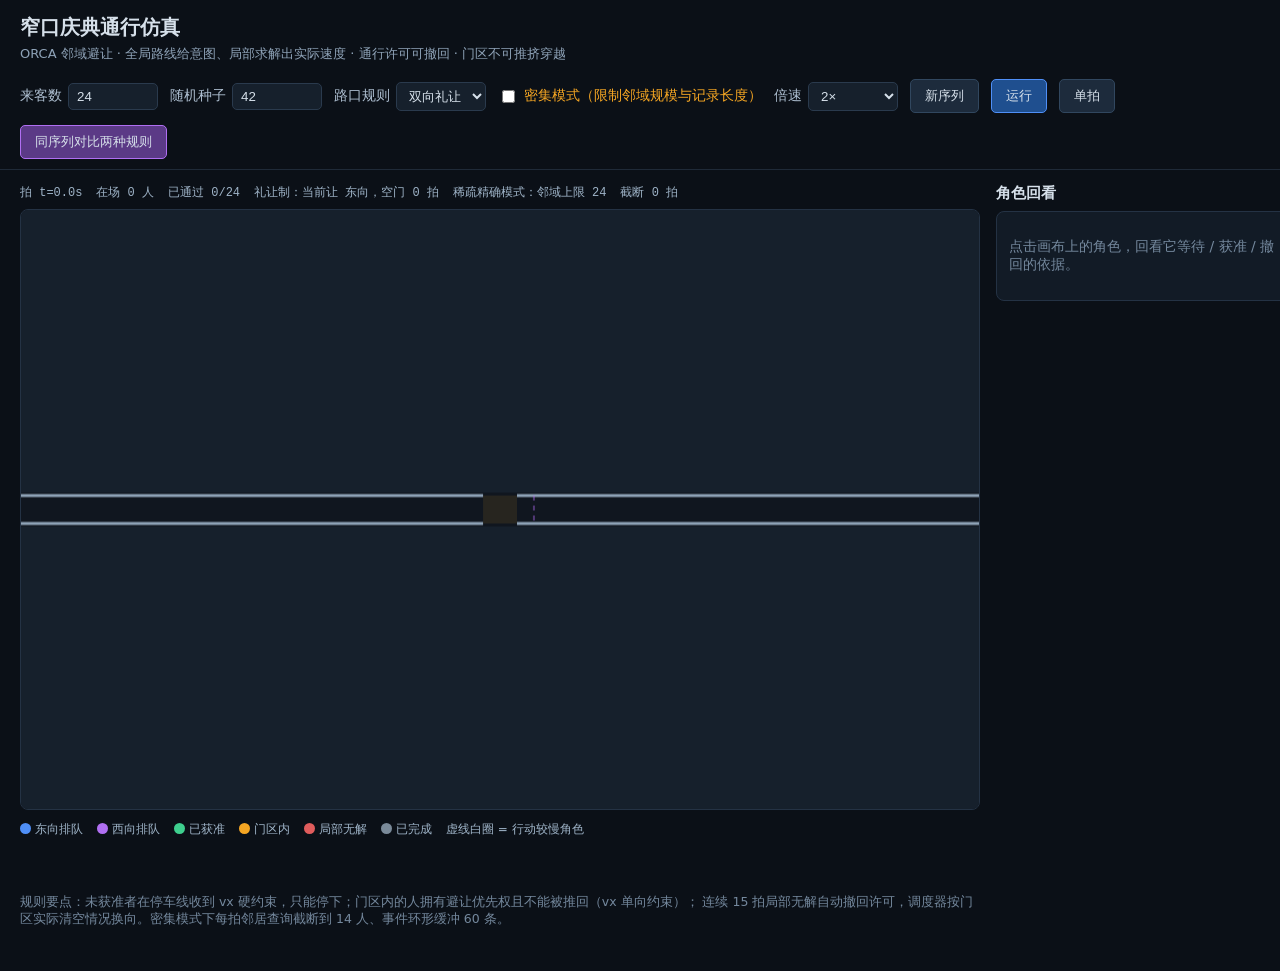
==== index.html @ d2f85177 "0cb91dbd-a1ab-4935-b0f7-a4abee6aa508" ====
<!DOCTYPE html>
<html lang="zh-CN">
<head>
  <meta charset="UTF-8" />
  <meta name="viewport" content="width=device-width, initial-scale=1.0" />
  <title>窄口庆典通行仿真 — 双向礼让 / 分批放行</title>
  <link rel="stylesheet" href="styles.css" />
</head>
<body>
  <header>
    <h1>窄口庆典通行仿真</h1>
    <p class="sub">ORCA 邻域避让 · 全局路线给意图、局部求解出实际速度 · 通行许可可撤回 · 门区不可推挤穿越</p>
  </header>

  <div class="toolbar">
    <label>来客数
      <input id="count" type="number" min="4" max="120" value="24" />
    </label>
    <label>随机种子
      <input id="seed" type="number" value="42" />
    </label>
    <label>路口规则
      <select id="policy">
        <option value="courtesy">双向礼让</option>
        <option value="batch">分批放行</option>
      </select>
    </label>
    <label class="check"><input id="dense" type="checkbox" /> 密集模式（限制邻域规模与记录长度）</label>
    <label>倍速
      <select id="speed">
        <option value="1">1×</option>
        <option value="2" selected>2×</option>
        <option value="4">4×</option>
        <option value="8">8×</option>
      </select>
    </label>
    <button id="newBtn">新序列</button>
    <button id="runBtn" class="primary">运行</button>
    <button id="stepBtn">单拍</button>
    <button id="compareBtn" class="accent">同序列对比两种规则</button>
  </div>

  <main>
    <section class="stage-wrap">
      <div id="hud" class="hud"></div>
      <canvas id="stage"></canvas>
      <div class="legend">
        <span><i style="background:#4f8ff7"></i>东向排队</span>
        <span><i style="background:#b06ff2"></i>西向排队</span>
        <span><i style="background:#3ecf8e"></i>已获准</span>
        <span><i style="background:#f5a623"></i>门区内</span>
        <span><i style="background:#e05c5c"></i>局部无解</span>
        <span><i style="background:#7a8a99"></i>已完成</span>
        <span>虚线白圈 = 行动较慢角色</span>
      </div>
    </section>

    <aside class="side">
      <h3>角色回看</h3>
      <div id="inspector" class="inspector"></div>
    </aside>
  </main>

  <section id="comparePanel" class="compare"></section>

  <footer class="notes">
    <p>规则要点：未获准者在停车线收到 vx 硬约束，只能停下；门区内的人拥有避让优先权且不能被推回（vx 单向约束）；
    连续 15 拍局部无解自动撤回许可，调度器按门区实际清空情况换向。密集模式下每拍邻居查询截断到 14 人、事件环形缓冲 60 条。</p>
  </footer>

  <script type="module" src="src/main.js"></script>
</body>
</html>
---- styles.css ----
* { box-sizing: border-box; }
body {
  margin: 0;
  background: #0b1017;
  color: #d6e0ea;
  font-family: "PingFang SC", "Microsoft YaHei", system-ui, sans-serif;
  font-size: 14px;
}
header { padding: 14px 20px 6px; }
h1 { margin: 0; font-size: 20px; }
.sub { margin: 4px 0 0; color: #8fa3b8; font-size: 13px; }

.toolbar {
  display: flex; flex-wrap: wrap; gap: 12px; align-items: center;
  padding: 10px 20px; border-bottom: 1px solid #1f2a38;
}
.toolbar label { display: flex; align-items: center; gap: 6px; color: #aebfd1; }
.toolbar label.check { color: #f5a623; }
input, select {
  background: #16202c; color: #d6e0ea; border: 1px solid #2a3a4d;
  border-radius: 5px; padding: 5px 8px; width: 90px;
}
input[type="checkbox"] { width: auto; }
button {
  background: #1d2b3c; color: #d6e0ea; border: 1px solid #31475f;
  border-radius: 5px; padding: 7px 14px; cursor: pointer;
}
button:hover { border-color: #4f8ff7; }
button.primary { background: #1f4f8f; border-color: #4f8ff7; }
button.accent { background: #5b3a86; border-color: #b06ff2; }

main { display: flex; gap: 16px; padding: 14px 20px; align-items: flex-start; }
.stage-wrap { flex: 0 0 auto; }
canvas {
  width: 960px; max-width: 100%; border: 1px solid #243244; border-radius: 8px;
  background: #10161f; cursor: pointer;
}
.hud {
  display: flex; flex-wrap: wrap; gap: 14px; margin-bottom: 8px;
  font-family: monospace; font-size: 12px; color: #9fb4c8;
}
.hud .warn { color: #f5a623; }
.legend { display: flex; flex-wrap: wrap; gap: 14px; margin-top: 8px; font-size: 12px; color: #9fb4c8; }
.legend i {
  display: inline-block; width: 11px; height: 11px; border-radius: 50%;
  margin-right: 4px; vertical-align: -1px;
}

.side { flex: 1 1 320px; min-width: 300px; max-height: 720px; overflow-y: auto; }
.side h3 { margin: 0 0 8px; font-size: 15px; }
.inspector {
  background: #121b26; border: 1px solid #243244; border-radius: 8px; padding: 12px;
}
.muted { color: #74889d; }
.kv { list-style: none; margin: 0 0 10px; padding: 0; }
.kv li { padding: 3px 0; border-bottom: 1px dotted #22303f; font-size: 13px; }
.tag {
  font-size: 11px; padding: 1px 7px; border-radius: 9px;
  background: #233448; color: #9fb4c8; margin-left: 6px;
}
.tag.slow { background: #4d3a17; color: #f5a623; }
.events { list-style: none; margin: 0; padding: 0; font-size: 12.5px; }
.events li { padding: 4px 0; border-bottom: 1px dotted #1d2a38; line-height: 1.45; }
.tick { color: #6b8299; font-family: monospace; margin-right: 6px; }
.ev-grant { color: #7ee2b3; }
.ev-revoke, .ev-blocked { color: #ff8f8f; }
.ev-gate { color: #f5c97a; }
.ev-finish { color: #9fc4ff; }
.ev-hold { color: #f5a623; }

.compare { padding: 6px 20px 24px; }
.compare table { border-collapse: collapse; width: 100%; max-width: 900px; }
.compare th, .compare td {
  border: 1px solid #243244; padding: 7px 10px; text-align: center; font-size: 13px;
}
.compare th { background: #16202c; }
.good { background: rgba(62,207,142,0.14); color: #7ee2b3; }
.good2 { background: rgba(176,111,242,0.16); color: #d2b3f7; }
.worst { margin-top: 16px; max-width: 900px; }
.worst h4 { margin: 12px 0 6px; font-size: 14px; color: #b9cbdb; }
.worst-cols { display: flex; gap: 30px; }
.worst-cols div { flex: 1; }
.worst ol { margin: 0; padding-left: 18px; }
.worst li { padding: 2px 0; font-size: 13px; }
li.undone, .dest.undone { color: #ff8f8f; }
.dests { display: flex; flex-wrap: wrap; gap: 8px; }
.dest {
  background: #16202c; border: 1px solid #243244; border-radius: 6px;
  padding: 4px 9px; font-size: 12px; font-family: monospace;
}
.warn { color: #f5a623; }
.notes { padding: 0 20px 30px; color: #74889d; font-size: 12.5px; max-width: 1000px; }
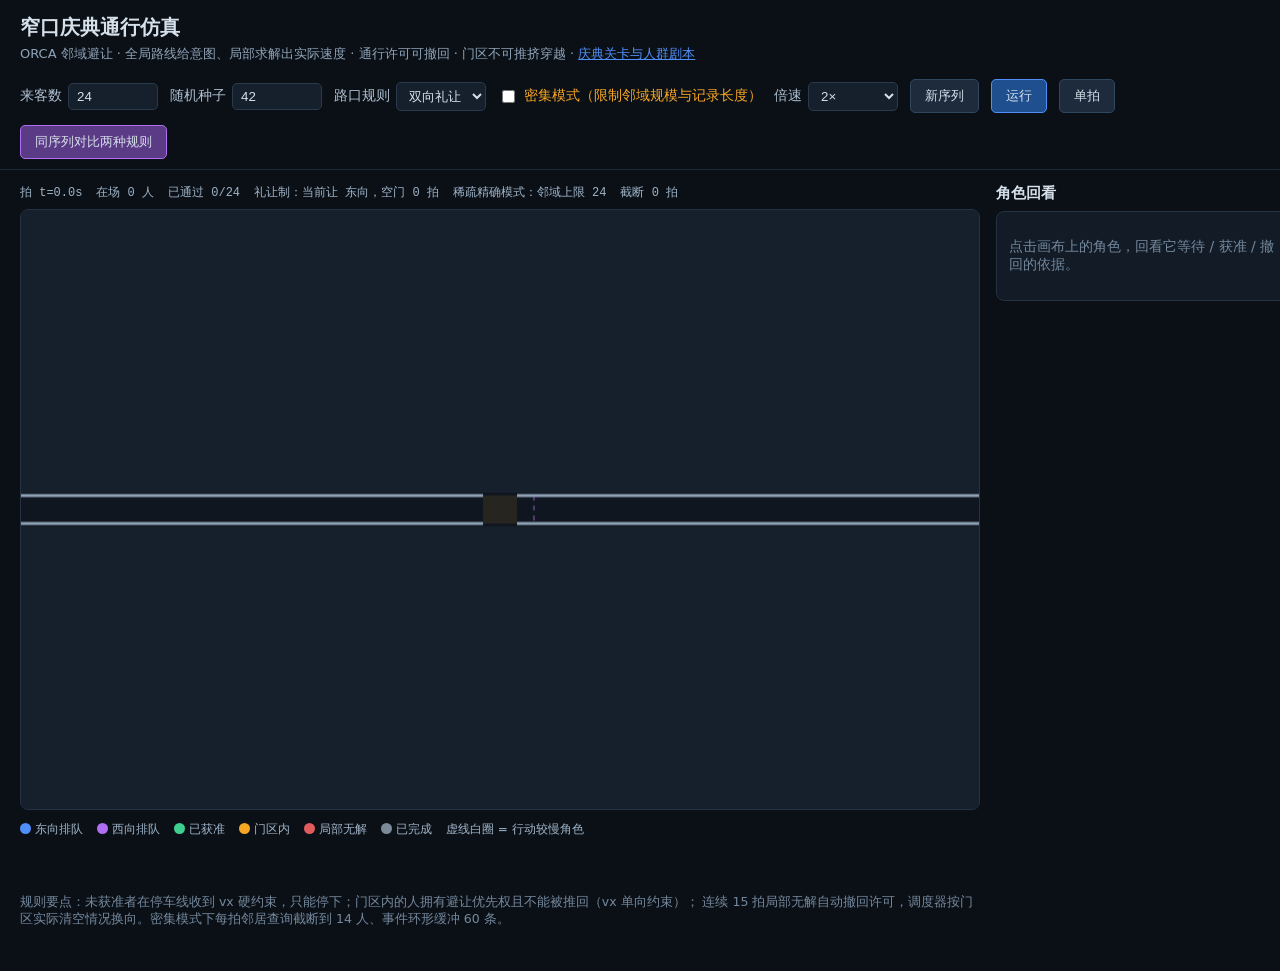
==== commit 288fd395: "06f780b0-b030-4f31-bc10-773443ec44ae" ====
--- a/index.html
+++ b/index.html
@@ -9,7 +9,7 @@
 <body>
   <header>
     <h1>窄口庆典通行仿真</h1>
-    <p class="sub">ORCA 邻域避让 · 全局路线给意图、局部求解出实际速度 · 通行许可可撤回 · 门区不可推挤穿越</p>
+    <p class="sub">ORCA 邻域避让 · 全局路线给意图、局部求解出实际速度 · 通行许可可撤回 · 门区不可推挤穿越 · <a href="festival.html" style="color:#4f8ff7">庆典关卡与人群剧本</a></p>
   </header>
 
   <div class="toolbar">
--- a/styles.css
+++ b/styles.css
@@ -90,3 +90,71 @@
 }
 .warn { color: #f5a623; }
 .notes { padding: 0 20px 30px; color: #74889d; font-size: 12.5px; max-width: 1000px; }
+
+/* ---- 庆典关卡页 ---- */
+.hidden { display: none !important; }
+.mono { font-family: monospace; }
+.small { font-size: 12px; }
+.row { display: flex; gap: 10px; align-items: center; flex-wrap: wrap; margin: 6px 0; }
+
+.editor, .ledger, .detect, .library { padding: 14px 20px; border-top: 1px solid #1f2a38; }
+.editor h3, .ledger h3, .detect h3, .library h3 { margin: 0 0 10px; font-size: 15px; }
+.editor-grid { display: flex; flex-wrap: wrap; gap: 16px; }
+.ed-block {
+  background: #121b26; border: 1px solid #243244; border-radius: 8px;
+  padding: 10px 14px; min-width: 260px; flex: 1 1 280px;
+}
+.ed-block.wide { flex: 2 1 460px; }
+.ed-block h4 { margin: 0 0 8px; font-size: 13px; color: #b9cbdb; }
+.ed-block label { display: flex; align-items: center; gap: 6px; padding: 3px 0; color: #aebfd1; font-size: 13px; }
+.ed-block button { margin: 3px 4px 3px 0; padding: 5px 10px; }
+
+.timeline { margin: 4px 0 8px; }
+.tl-track {
+  position: relative; height: 46px; background: #0e141d;
+  border: 1px solid #243244; border-radius: 6px; overflow: hidden;
+}
+.tl-batch {
+  position: absolute; top: 0; width: 2px; height: 100%;
+}
+.tl-batch.ta { background: rgba(79,143,247,0.6); }
+.tl-batch.tb { background: rgba(176,111,242,0.6); }
+.tl-detour {
+  position: absolute; top: 0; height: 100%;
+  background: rgba(245,166,35,0.14); border-left: 1px dashed #f5a623; border-right: 1px dashed #f5a623;
+}
+.tl-door {
+  position: absolute; top: 26px; height: 18px; line-height: 18px;
+  background: rgba(62,207,142,0.25); border: 1px solid #3ecf8e; border-radius: 4px;
+  font-size: 11px; color: #7ee2b3; text-align: center; pointer-events: none;
+  white-space: nowrap; overflow: hidden;
+}
+.tl-handle {
+  position: absolute; top: 22px; width: 10px; height: 26px; margin-left: -5px;
+  background: #3ecf8e; border-radius: 4px; cursor: ew-resize; touch-action: none;
+}
+.tl-scale { display: flex; justify-content: space-between; font-size: 11px; color: #6b8299; margin-top: 2px; }
+
+.ledger table, .library table, .compare table { border-collapse: collapse; width: 100%; }
+.ledger th, .ledger td, .library th, .library td, .compare th, .compare td {
+  border: 1px solid #243244; padding: 5px 8px; font-size: 12.5px; text-align: center;
+}
+.ledger th, .library th, .compare th { background: #16202c; }
+.ledger tr.refunded td { color: #ff8f8f; }
+.ledger { max-height: 340px; overflow-y: auto; }
+
+.detect-cols { display: flex; gap: 26px; flex-wrap: wrap; }
+.detect-cols > div { flex: 1 1 280px; }
+.detect-cols h4 { margin: 0 0 6px; font-size: 13.5px; color: #b9cbdb; }
+.detect-cols ol, .detect-cols ul { margin: 0; padding-left: 18px; font-size: 12.5px; }
+.detect a { color: #4f8ff7; }
+
+.members { display: flex; flex-wrap: wrap; gap: 6px; margin: 6px 0 10px; }
+.mem { padding: 3px 8px; font-size: 12px; }
+.library button { padding: 4px 9px; font-size: 12px; margin-right: 4px; }
+
+.replay-bar {
+  display: flex; gap: 12px; align-items: center; margin-top: 8px;
+  background: #121b26; border: 1px solid #243244; border-radius: 8px; padding: 8px 12px;
+}
+.hud span { white-space: nowrap; }
